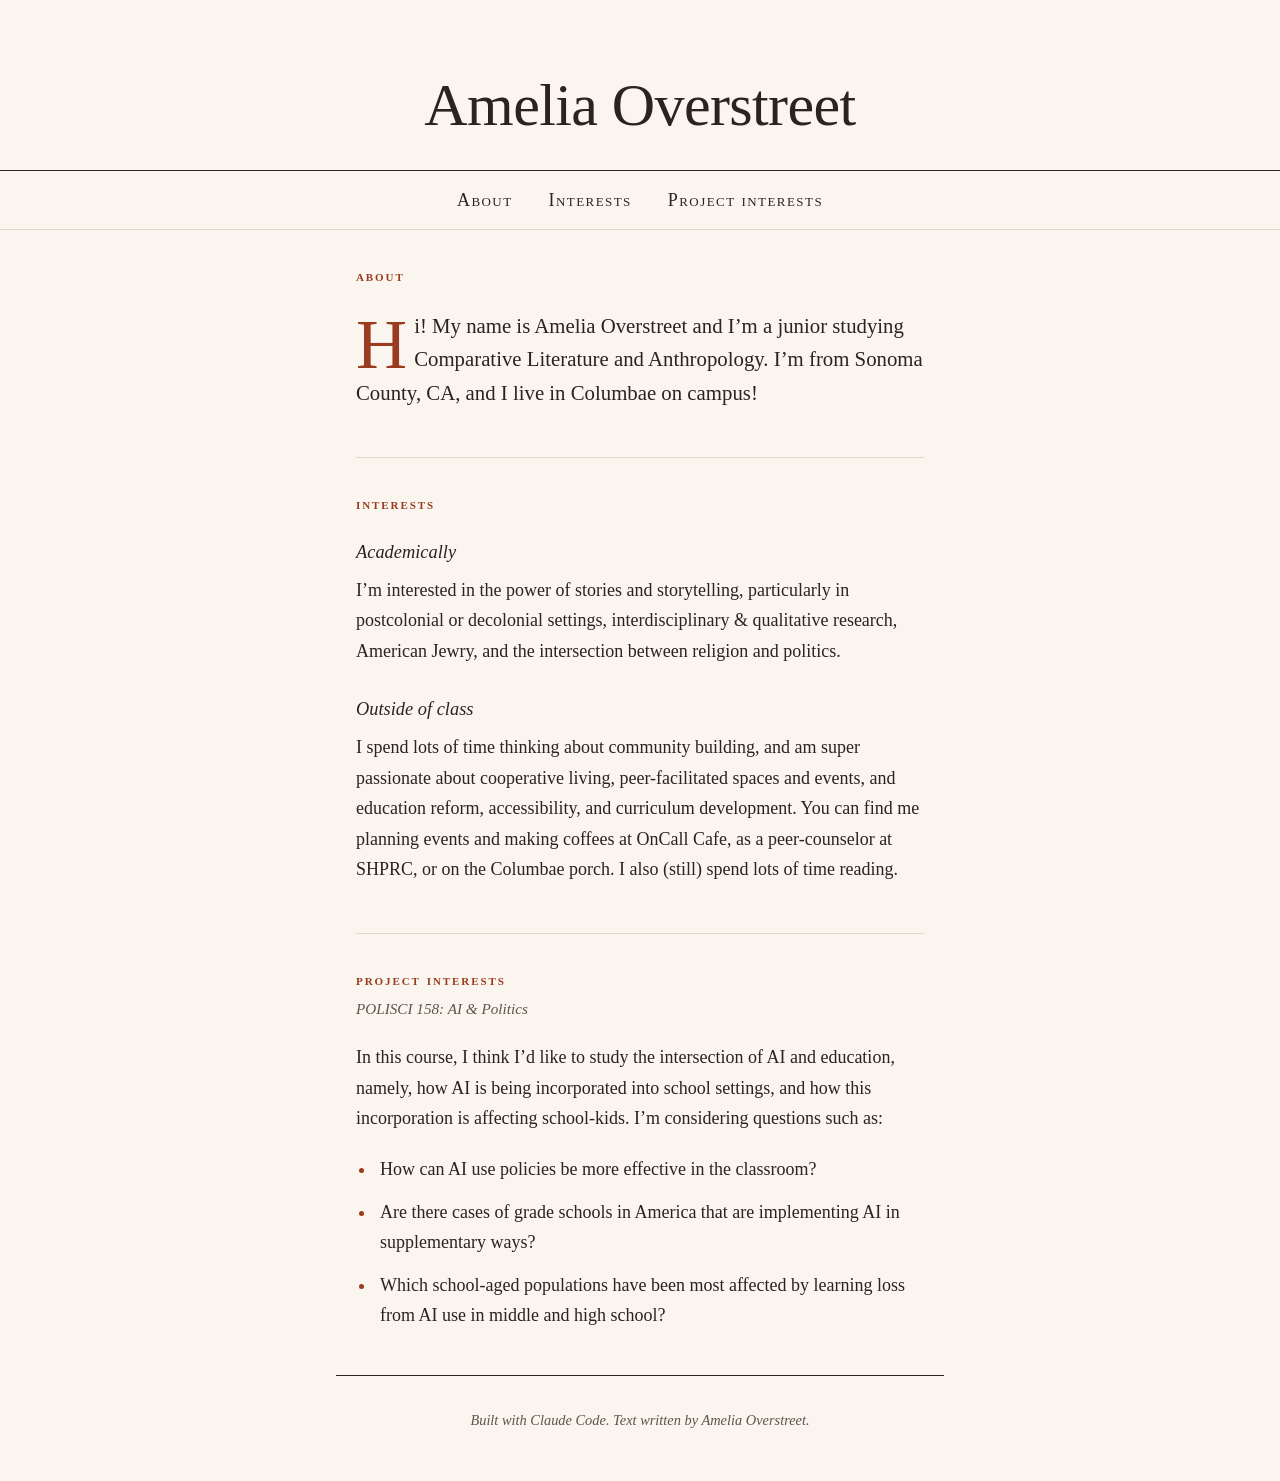
==== index.html @ db603c3d "Add version of personal site called amelia-website-2" ====
<!DOCTYPE html>
<html lang="en">
<head>
  <meta charset="utf-8">
  <meta name="viewport" content="width=device-width, initial-scale=1">
  <title>Amelia Overstreet</title>
  <meta name="description" content="Personal website of Amelia Overstreet.">
  <link rel="stylesheet" href="style.css">
</head>
<body>
  <header class="masthead">
    <h1>Amelia Overstreet</h1>
  </header>

  <nav class="site-nav" aria-label="Sections">
    <ul>
      <li><a href="#about">About</a></li>
      <li><a href="#interests">Interests</a></li>
      <li><a href="#projects">Project interests</a></li>
    </ul>
  </nav>

  <main>
    <section id="about">
      <h2>About</h2>
      <p class="lede">Hi! My name is Amelia Overstreet and I’m a junior studying Comparative Literature and Anthropology. I’m from Sonoma County, CA, and I live in Columbae on campus!</p>
    </section>

    <section id="interests">
      <h2>Interests</h2>

      <h3>Academically</h3>
      <p>I’m interested in the power of stories and storytelling, particularly in postcolonial or decolonial settings, interdisciplinary &amp; qualitative research, American Jewry, and the intersection between religion and politics.</p>

      <h3>Outside of class</h3>
      <p>I spend lots of time thinking about community building, and am super passionate about cooperative living, peer-facilitated spaces and events, and education reform, accessibility, and curriculum development. You can find me planning events and making coffees at OnCall Cafe, as a peer-counselor at SHPRC, or on the Columbae porch. I also (still) spend lots of time reading.</p>
    </section>

    <section id="projects">
      <h2>Project interests <span class="course">POLISCI 158: AI &amp; Politics</span></h2>
      <p>In this course, I think I’d like to study the intersection of AI and education, namely, how AI is being incorporated into school settings, and how this incorporation is affecting school-kids. I’m considering questions such as:</p>
      <ul class="questions">
        <li>How can AI use policies be more effective in the classroom?</li>
        <li>Are there cases of grade schools in America that are implementing AI in supplementary ways?</li>
        <li>Which school-aged populations have been most affected by learning loss from AI use in middle and high school?</li>
      </ul>
    </section>
  </main>

  <footer>
    <p>Built with Claude Code. Text written by Amelia Overstreet.</p>
  </footer>
</body>
</html>
---- style.css ----
/* Warm, editorial one-page layout */

:root {
  --paper: #faf6ef;
  --ink: #2a2420;
  --muted: #5e544b;
  --accent: #9a3b1f;
  --rule: #e2d8c9;
  --serif: Charter, "Bitstream Charter", "Iowan Old Style", "Palatino Linotype", Palatino, Georgia, Cambria, "Times New Roman", serif;
  --measure: 38rem;
}

*,
*::before,
*::after {
  box-sizing: border-box;
}

html {
  scroll-behavior: smooth;
  scroll-padding-top: 4rem; /* keep headings clear of the sticky nav */
}

body {
  margin: 0;
  background: var(--paper);
  color: var(--ink);
  font-family: var(--serif);
  font-size: 1.125rem;
  line-height: 1.7;
  -webkit-text-size-adjust: 100%;
}

/* Masthead */

.masthead {
  max-width: var(--measure);
  margin: 0 auto;
  padding: 4.5rem 1.25rem 2rem;
  text-align: center;
}

.masthead h1 {
  margin: 0;
  font-size: clamp(min(2.4rem, 13vw), 8vw, 3.75rem);
  font-weight: 400;
  line-height: 1.1;
  letter-spacing: -0.01em;
  overflow-wrap: break-word;
}

/* Navigation */

.site-nav {
  position: sticky;
  top: 0;
  z-index: 10;
  background: var(--paper);
  border-top: 1px solid var(--ink);
  border-bottom: 1px solid var(--rule);
}

.site-nav ul {
  display: flex;
  flex-wrap: wrap;
  justify-content: center;
  gap: 0 1.75rem;
  margin: 0;
  padding: 0.25rem 1rem;
  list-style: none;
}

.site-nav a {
  display: inline-block;
  padding: 0.6rem 0.25rem;
  color: var(--ink);
  font-variant: small-caps;
  letter-spacing: 0.08em;
  text-decoration: none;
}

.site-nav a:hover,
.site-nav a:focus-visible {
  color: var(--accent);
  text-decoration: underline;
  text-underline-offset: 0.25em;
}

/* Content */

main {
  max-width: var(--measure);
  margin: 0 auto;
  padding: 0 1.25rem;
}

section {
  padding: 2rem 0;
  border-bottom: 1px solid var(--rule);
}

section:last-child {
  border-bottom: 0;
}

h2 {
  margin: 0 0 1.25rem;
  color: var(--accent);
  font-size: 1rem;
  font-weight: 700;
  font-variant: small-caps;
  letter-spacing: 0.12em;
  text-transform: lowercase;
}

h2 .course {
  display: block;
  margin-top: 0.2rem;
  color: var(--muted);
  font-size: 0.95rem;
  font-style: italic;
  font-variant: normal;
  font-weight: 400;
  letter-spacing: 0;
  text-transform: none;
}

h3 {
  margin: 1.75rem 0 0.4rem;
  font-size: 1.15rem;
  font-style: italic;
  font-weight: 400;
}

h2 + h3 {
  margin-top: 0;
}

p {
  margin: 0 0 1rem;
}

.lede {
  font-size: 1.3rem;
  line-height: 1.6;
}

.lede::first-letter {
  float: left;
  margin: 0.1em 0.1em 0 0;
  color: var(--accent);
  font-size: 3.4em;
  line-height: 0.8;
}

.questions {
  margin: 1.25rem 0 0;
  padding-left: 1.25rem;
}

.questions li {
  margin-bottom: 0.75rem;
  padding-left: 0.25rem;
}

.questions li::marker {
  color: var(--accent);
}

a {
  color: var(--accent);
}

/* Footer */

footer {
  max-width: var(--measure);
  margin: 0 auto;
  padding: 2rem 1.25rem 3rem;
  border-top: 1px solid var(--ink);
  color: var(--muted);
  font-size: 0.9rem;
  font-style: italic;
  text-align: center;
}

footer p {
  margin: 0;
}

/* Small screens */

@media (max-width: 30rem) {
  body {
    font-size: 1.0625rem;
  }

  .masthead {
    padding-top: 3rem;
  }

  .site-nav ul {
    gap: 0 0.9rem;
    padding: 0.1rem 0.5rem;
  }

  .site-nav a {
    padding: 0.55rem 0.15rem;
    font-size: 1rem;
    letter-spacing: 0.03em;
  }

  section {
    padding: 1.5rem 0;
  }

  .lede {
    font-size: 1.15rem;
  }
}

/* Large text or zoom: the nav wraps, so let it scroll away
   instead of covering the page */

@media (max-width: 18em) {
  .site-nav {
    position: static;
  }

  html {
    scroll-padding-top: 1rem;
  }
}

/* Respect the system "reduce motion" setting */

@media (prefers-reduced-motion: reduce) {
  html {
    scroll-behavior: auto;
  }
}
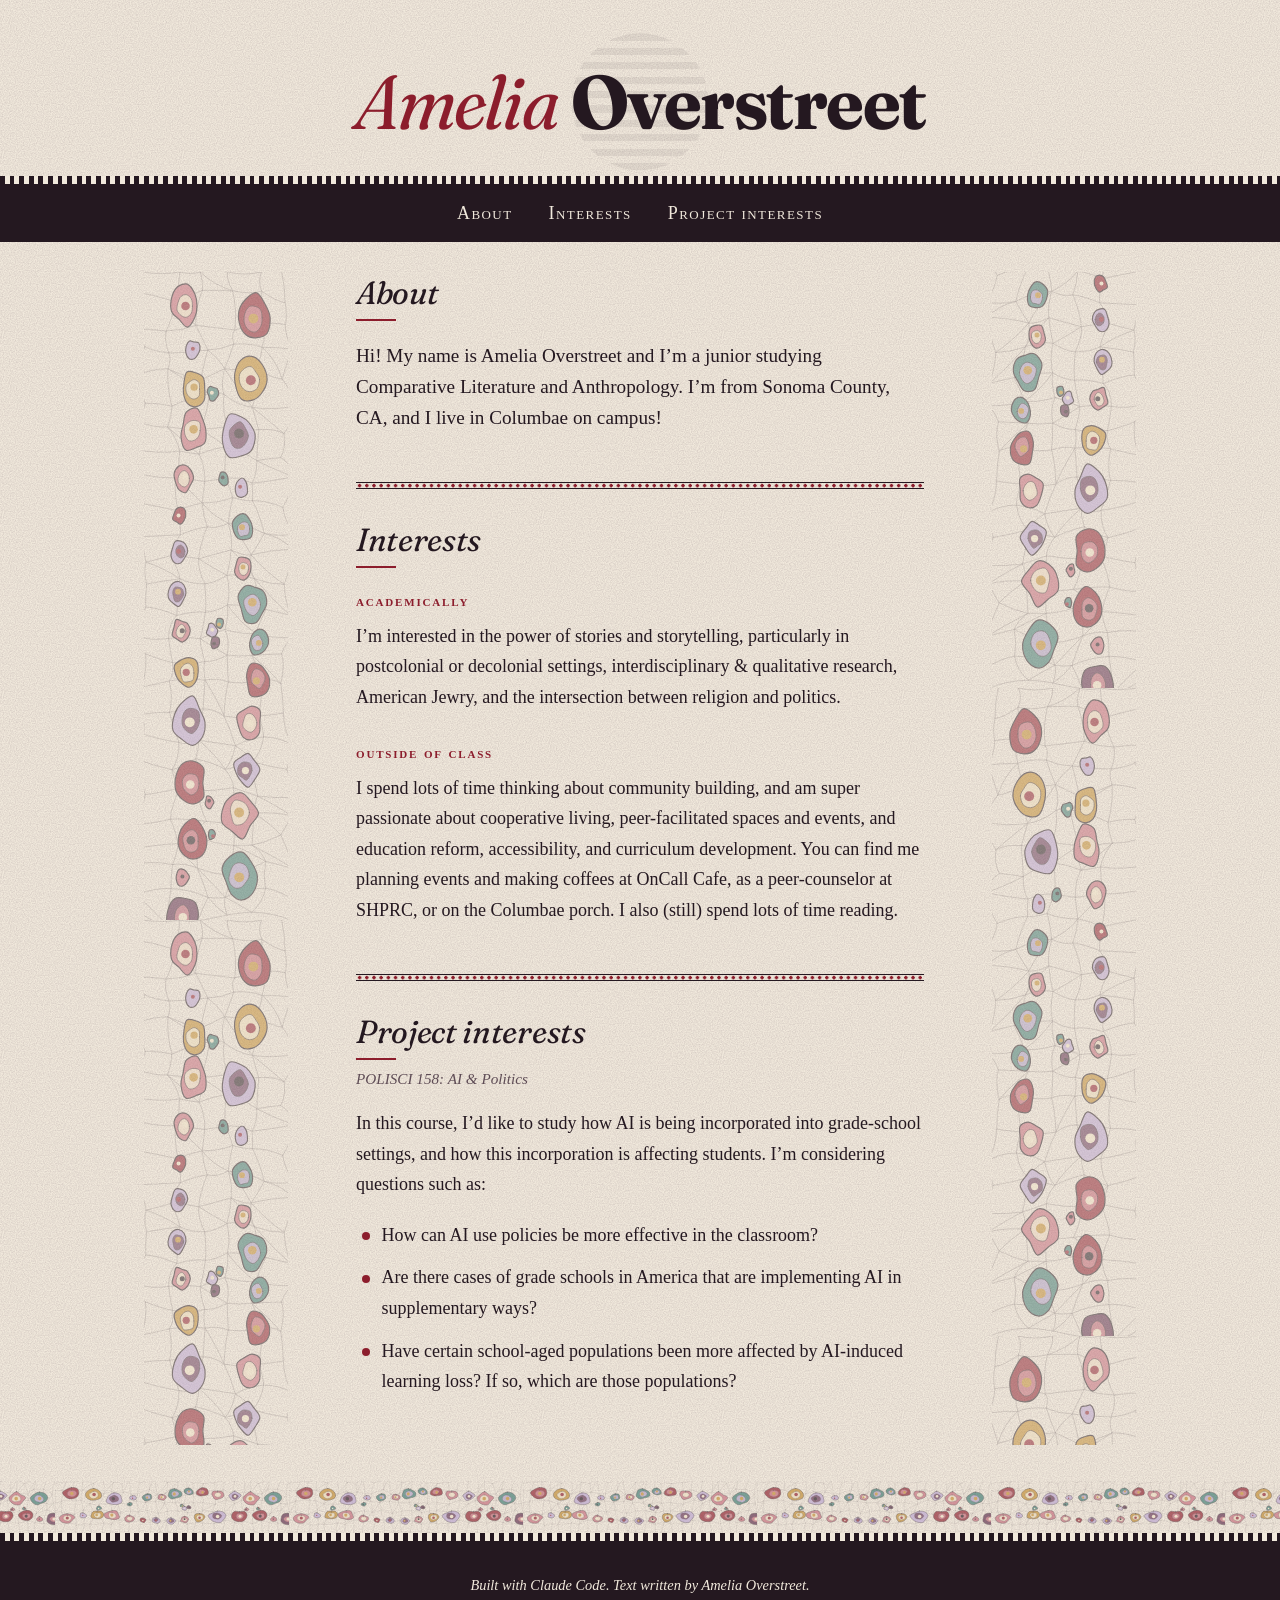
==== commit 1616725e: "Add first version of personal site." ====
--- a/index.html
+++ b/index.html
@@ -5,12 +5,21 @@
   <meta name="viewport" content="width=device-width, initial-scale=1">
   <title>Amelia Overstreet</title>
   <meta name="description" content="Personal website of Amelia Overstreet.">
+  <link rel="preconnect" href="https://fonts.googleapis.com">
+  <link rel="preconnect" href="https://fonts.gstatic.com" crossorigin>
+  <link rel="stylesheet" href="https://fonts.googleapis.com/css2?family=Fraunces:ital,opsz,wght,SOFT,WONK@0,9..144,300..900,0..100,0..1;1,9..144,300..900,0..100,0..1&display=swap">
   <link rel="stylesheet" href="style.css">
 </head>
 <body>
+  <div class="margin-art margin-art--left" aria-hidden="true"></div>
+  <div class="margin-art margin-art--right" aria-hidden="true"></div>
+
   <header class="masthead">
-    <h1>Amelia Overstreet</h1>
+    <span class="sun" aria-hidden="true"></span>
+    <h1><span class="first">Amelia</span> <span class="last">Overstreet</span></h1>
   </header>
+
+  <div class="stripes" aria-hidden="true"></div>
 
   <nav class="site-nav" aria-label="Sections">
     <ul>
@@ -22,12 +31,12 @@
 
   <main>
     <section id="about">
-      <h2>About</h2>
+      <h2><span class="tag">About</span></h2>
       <p class="lede">Hi! My name is Amelia Overstreet and I’m a junior studying Comparative Literature and Anthropology. I’m from Sonoma County, CA, and I live in Columbae on campus!</p>
     </section>
 
     <section id="interests">
-      <h2>Interests</h2>
+      <h2><span class="tag">Interests</span></h2>
 
       <h3>Academically</h3>
       <p>I’m interested in the power of stories and storytelling, particularly in postcolonial or decolonial settings, interdisciplinary &amp; qualitative research, American Jewry, and the intersection between religion and politics.</p>
@@ -37,15 +46,17 @@
     </section>
 
     <section id="projects">
-      <h2>Project interests <span class="course">POLISCI 158: AI &amp; Politics</span></h2>
-      <p>In this course, I think I’d like to study the intersection of AI and education, namely, how AI is being incorporated into school settings, and how this incorporation is affecting school-kids. I’m considering questions such as:</p>
+      <h2><span class="tag">Project interests</span> <span class="course">POLISCI 158: AI &amp; Politics</span></h2>
+      <p>In this course, I’d like to study how AI is being incorporated into grade-school settings, and how this incorporation is affecting students. I’m considering questions such as:</p>
       <ul class="questions">
         <li>How can AI use policies be more effective in the classroom?</li>
         <li>Are there cases of grade schools in America that are implementing AI in supplementary ways?</li>
-        <li>Which school-aged populations have been most affected by learning loss from AI use in middle and high school?</li>
+        <li>Have certain school-aged populations been more affected by AI-induced learning loss? If so, which are those populations?</li>
       </ul>
     </section>
   </main>
+
+  <div class="cell-band" aria-hidden="true"></div>
 
   <footer>
     <p>Built with Claude Code. Text written by Amelia Overstreet.</p>
--- a/style.css
+++ b/style.css
@@ -1,11 +1,19 @@
-/* Warm, editorial one-page layout */
+/* amelia-website-2: bone paper, aubergine ink and oxblood, with cell artwork
+   after "Nervous Excitability" — refined for a more professional finish */
 
 :root {
-  --paper: #faf6ef;
-  --ink: #2a2420;
-  --muted: #5e544b;
-  --accent: #9a3b1f;
-  --rule: #e2d8c9;
+  --paper: #f1e9dc;
+  --ink: #241820;
+  --muted: #5e4c55;
+  --oxblood: #8c1d2c;
+  --rose: #c46a7a;
+  --rose-light: #d98a98; /* for rose on ink */
+  --blush: #e8c4c0;
+  --lilac: #b9a3cf;
+  --verdigris: #3e7a72; /* decoration only: too light for text */
+  --ochre: #c08a2e;
+  --olive: #6f6a45;
+  --display: Fraunces, Georgia, "Times New Roman", serif;
   --serif: Charter, "Bitstream Charter", "Iowan Old Style", "Palatino Linotype", Palatino, Georgia, Cambria, "Times New Roman", serif;
   --measure: 38rem;
 }
@@ -22,8 +30,11 @@
 }
 
 body {
+  position: relative;
   margin: 0;
-  background: var(--paper);
+  background-color: var(--paper);
+  /* printmaking grain */
+  background-image: url("data:image/svg+xml,%3Csvg xmlns='http://www.w3.org/2000/svg' width='180' height='180'%3E%3Cfilter id='n'%3E%3CfeTurbulence type='fractalNoise' baseFrequency='0.85' numOctaves='2' stitchTiles='stitch'/%3E%3CfeColorMatrix values='0 0 0 0 0.14 0 0 0 0 0.09 0 0 0 0 0.12 0.32 0 0 0 -0.09'/%3E%3C/filter%3E%3Crect width='100%25' height='100%25' filter='url(%23n)'/%3E%3C/svg%3E");
   color: var(--ink);
   font-family: var(--serif);
   font-size: 1.125rem;
@@ -31,22 +42,89 @@
   -webkit-text-size-adjust: 100%;
 }
 
+/* Cell artwork in the side margins (wide screens only) */
+
+.margin-art {
+  display: none;
+}
+
+@media (min-width: 66rem) {
+  .margin-art {
+    display: block;
+    position: absolute;
+    top: 17rem;
+    bottom: 12rem;
+    width: 9rem;
+    background: url("cells.svg") repeat-y top center / 100% auto;
+    opacity: 0.5;
+    pointer-events: none;
+  }
+
+  .margin-art--left {
+    left: calc(50% - var(--measure) / 2 - 12rem);
+  }
+
+  .margin-art--right {
+    right: calc(50% - var(--measure) / 2 - 12rem);
+    background-position: center 26rem;
+    transform: scaleX(-1);
+  }
+}
+
 /* Masthead */
 
 .masthead {
-  max-width: var(--measure);
+  position: relative;
+  max-width: 44rem;
   margin: 0 auto;
-  padding: 4.5rem 1.25rem 2rem;
+  padding: 4rem 1.25rem 2.25rem;
   text-align: center;
+  overflow: hidden;
+}
+
+/* op-art striped sun behind the name */
+.sun {
+  position: absolute;
+  top: calc(50% + var(--sun-offset, 0.875rem)); /* centered on the name, not the padding */
+  left: 50%;
+  height: 78%; /* scales with the masthead so it never gets clipped */
+  aspect-ratio: 1;
+  border-radius: 50%;
+  background: repeating-linear-gradient(
+    to bottom,
+    var(--ink) 0 0.45rem,
+    transparent 0.45rem 0.9rem
+  );
+  opacity: 0.07;
+  transform: translate(-50%, -50%);
 }
 
 .masthead h1 {
+  position: relative;
   margin: 0;
-  font-size: clamp(min(2.4rem, 13vw), 8vw, 3.75rem);
+  font-family: var(--display);
+  font-size: clamp(min(2.4rem, 13vw), 10vw, 4.75rem);
+  font-weight: 700;
+  font-variation-settings: "SOFT" 30, "WONK" 0;
+  line-height: 1;
+  letter-spacing: -0.02em;
+  overflow-wrap: break-word;
+}
+
+.masthead .first {
+  color: var(--oxblood);
+  font-style: italic;
   font-weight: 400;
-  line-height: 1.1;
-  letter-spacing: -0.01em;
-  overflow-wrap: break-word;
+}
+
+/* fine ink-and-paper stripe trim */
+.stripes {
+  height: 0.5rem;
+  background: repeating-linear-gradient(
+    90deg,
+    var(--ink) 0 0.3rem,
+    var(--paper) 0.3rem 0.6rem
+  );
 }
 
 /* Navigation */
@@ -55,9 +133,7 @@
   position: sticky;
   top: 0;
   z-index: 10;
-  background: var(--paper);
-  border-top: 1px solid var(--ink);
-  border-bottom: 1px solid var(--rule);
+  background: var(--ink);
 }
 
 .site-nav ul {
@@ -73,7 +149,7 @@
 .site-nav a {
   display: inline-block;
   padding: 0.6rem 0.25rem;
-  color: var(--ink);
+  color: var(--paper);
   font-variant: small-caps;
   letter-spacing: 0.08em;
   text-decoration: none;
@@ -81,14 +157,21 @@
 
 .site-nav a:hover,
 .site-nav a:focus-visible {
-  color: var(--accent);
+  color: var(--rose-light);
   text-decoration: underline;
-  text-underline-offset: 0.25em;
+  text-decoration-thickness: 1px;
+  text-underline-offset: 0.3em;
+}
+
+.site-nav a:focus-visible {
+  outline: 2px solid var(--lilac);
+  outline-offset: 2px;
 }
 
 /* Content */
 
 main {
+  position: relative;
   max-width: var(--measure);
   margin: 0 auto;
   padding: 0 1.25rem;
@@ -96,42 +179,67 @@
 
 section {
   padding: 2rem 0;
-  border-bottom: 1px solid var(--rule);
-}
-
-section:last-child {
-  border-bottom: 0;
-}
+}
+
+/* one consistent divider: a fine row of oxblood dots between hairlines */
+section + section::before {
+  content: "";
+  display: block;
+  height: 0.45rem;
+  margin: -2rem 0 2rem;
+  border-block: 1px solid var(--ink);
+  background-image: radial-gradient(var(--oxblood) 30%, transparent 34%);
+  background-size: 0.45rem 0.45rem;
+  background-position: 0 center;
+}
+
+/* Section headings: italic display type with a short oxblood rule */
 
 h2 {
   margin: 0 0 1.25rem;
-  color: var(--accent);
-  font-size: 1rem;
+  font-weight: 400;
+  line-height: 1.2;
+  isolation: isolate;
+}
+
+.tag {
+  position: relative;
+  display: inline-block;
+  font-family: var(--display);
+  font-size: 2rem;
+  font-style: italic;
+  font-weight: 400;
+  font-variation-settings: "SOFT" 30, "WONK" 0;
+  letter-spacing: -0.01em;
+}
+
+.tag::after {
+  content: "";
+  display: block;
+  width: 2.5rem;
+  height: 2px;
+  margin-top: 0.45rem;
+  background: var(--oxblood);
+}
+
+h2 .course {
+  display: block;
+  margin-top: 0.6rem;
+  color: var(--muted);
+  font-size: 0.95rem;
+  font-style: italic;
+}
+
+h3 {
+  margin: 1.75rem 0 0.4rem;
+  color: var(--oxblood);
+  font-size: 0.95rem;
   font-weight: 700;
   font-variant: small-caps;
   letter-spacing: 0.12em;
   text-transform: lowercase;
 }
 
-h2 .course {
-  display: block;
-  margin-top: 0.2rem;
-  color: var(--muted);
-  font-size: 0.95rem;
-  font-style: italic;
-  font-variant: normal;
-  font-weight: 400;
-  letter-spacing: 0;
-  text-transform: none;
-}
-
-h3 {
-  margin: 1.75rem 0 0.4rem;
-  font-size: 1.15rem;
-  font-style: italic;
-  font-weight: 400;
-}
-
 h2 + h3 {
   margin-top: 0;
 }
@@ -141,51 +249,72 @@
 }
 
 .lede {
-  font-size: 1.3rem;
+  font-size: 1.2rem;
   line-height: 1.6;
 }
 
-.lede::first-letter {
-  float: left;
-  margin: 0.1em 0.1em 0 0;
-  color: var(--accent);
-  font-size: 3.4em;
-  line-height: 0.8;
-}
-
+/* questions marked with matching small oxblood dots */
 .questions {
   margin: 1.25rem 0 0;
-  padding-left: 1.25rem;
+  padding: 0;
+  list-style: none;
 }
 
 .questions li {
+  position: relative;
   margin-bottom: 0.75rem;
-  padding-left: 0.25rem;
-}
-
-.questions li::marker {
-  color: var(--accent);
+  padding-left: 1.6rem;
+}
+
+.questions li::before {
+  content: "";
+  position: absolute;
+  top: 0.68em;
+  left: 0.35rem;
+  width: 0.5rem;
+  height: 0.5rem;
+  border-radius: 50%;
+  background: var(--oxblood);
 }
 
 a {
-  color: var(--accent);
+  color: var(--oxblood);
+}
+
+/* Cell artwork band above the footer */
+
+.cell-band {
+  height: 3.25rem;
+  margin-top: 2.5rem;
+  background: url("cells-row.svg") repeat-x center / auto 100%;
+  opacity: 0.65;
 }
 
 /* Footer */
 
 footer {
-  max-width: var(--measure);
-  margin: 0 auto;
-  padding: 2rem 1.25rem 3rem;
-  border-top: 1px solid var(--ink);
-  color: var(--muted);
+  background: var(--ink);
+  color: var(--paper);
   font-size: 0.9rem;
   font-style: italic;
   text-align: center;
 }
 
+footer::before {
+  content: "";
+  display: block;
+  height: 0.5rem;
+  background: repeating-linear-gradient(
+    90deg,
+    var(--ink) 0 0.3rem,
+    var(--paper) 0.3rem 0.6rem
+  );
+}
+
 footer p {
-  margin: 0;
+  max-width: var(--measure);
+  margin: 0 auto;
+  padding: 2rem 1.25rem 2.5rem;
 }
 
 /* Small screens */
@@ -197,6 +326,10 @@
 
   .masthead {
     padding-top: 3rem;
+  }
+
+  .sun {
+    --sun-offset: 0.375rem;
   }
 
   .site-nav ul {
@@ -214,8 +347,20 @@
     padding: 1.5rem 0;
   }
 
+  section + section::before {
+    margin: -1.5rem 0 1.5rem;
+  }
+
+  .tag {
+    font-size: 1.75rem;
+  }
+
   .lede {
     font-size: 1.15rem;
+  }
+
+  .cell-band {
+    height: 2.75rem;
   }
 }
 
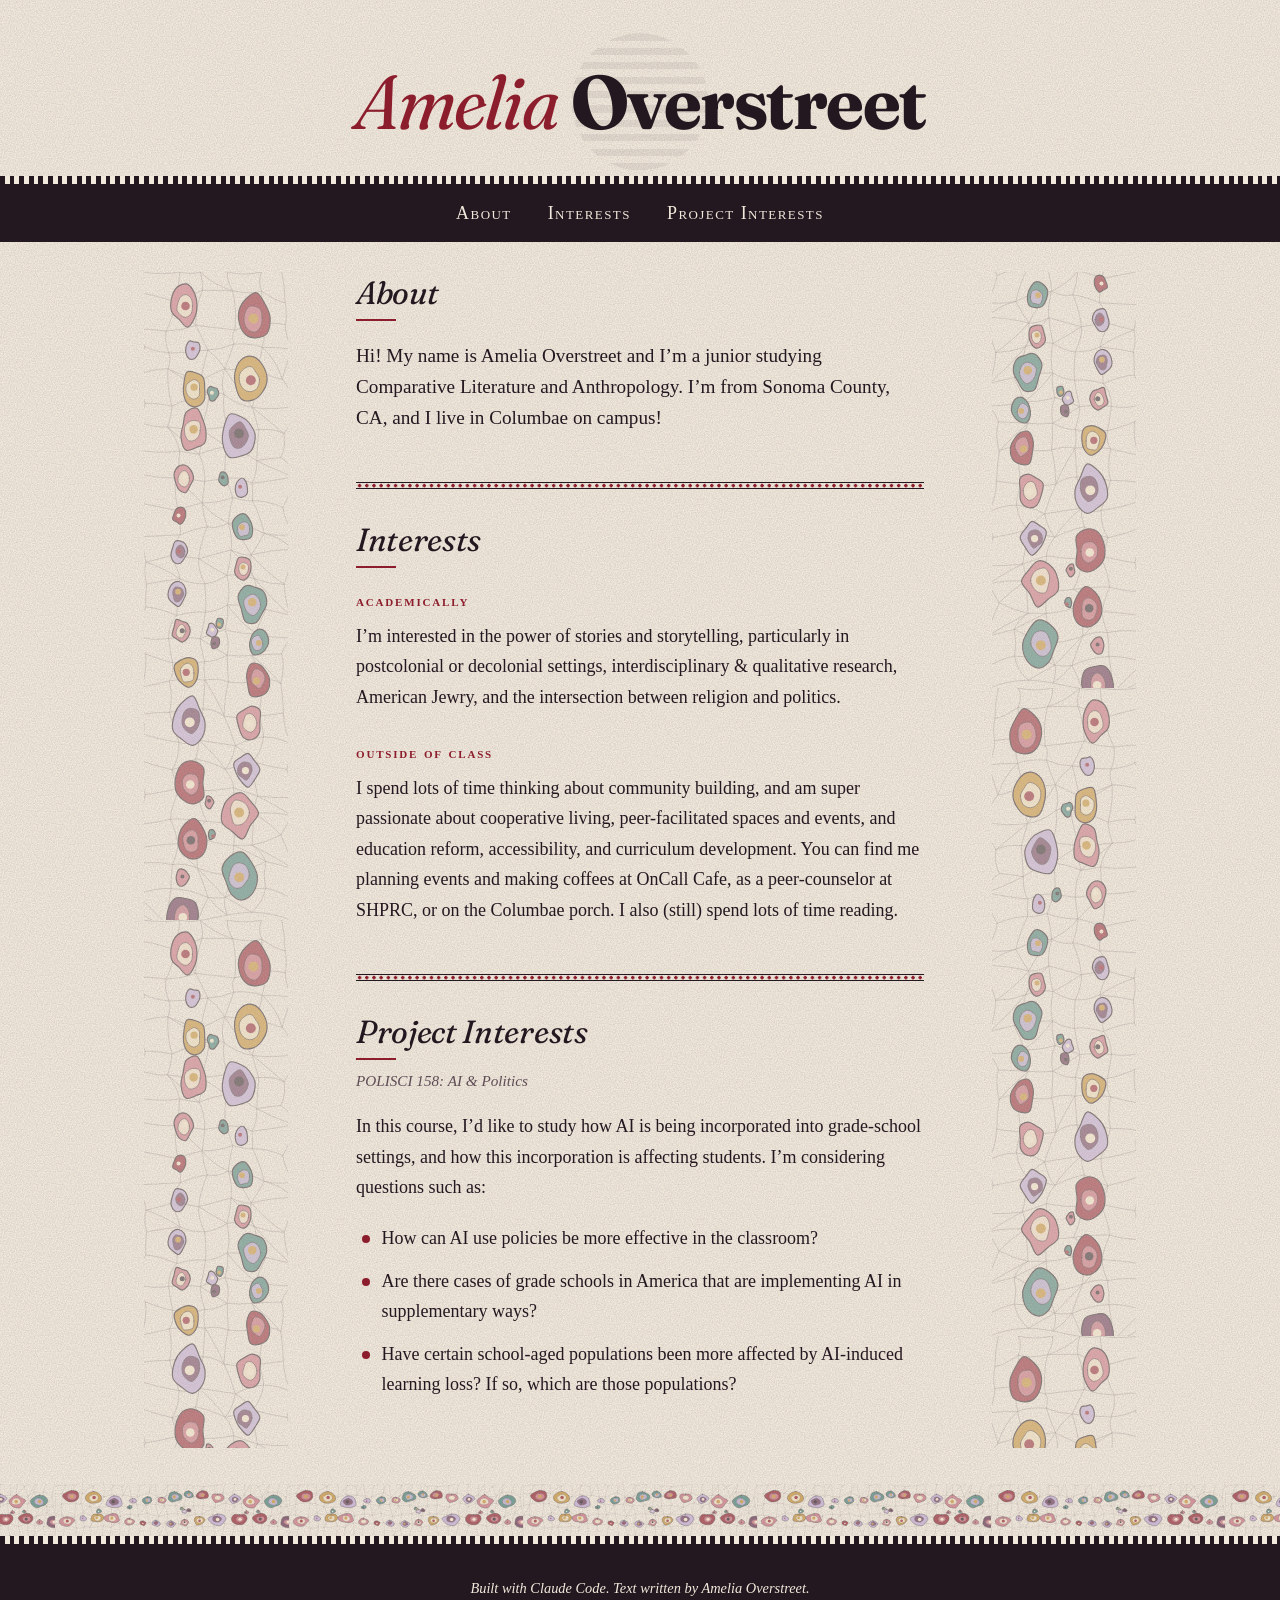
==== commit 5af3b881: "game" ====
--- a/index.html
+++ b/index.html
@@ -25,17 +25,17 @@
     <ul>
       <li><a href="#about">About</a></li>
       <li><a href="#interests">Interests</a></li>
-      <li><a href="#projects">Project interests</a></li>
+      <li><a href="#projects">Project Interests</a></li>
     </ul>
   </nav>
 
   <main>
-    <section id="about">
+    <section id="about" tabindex="-1">
       <h2><span class="tag">About</span></h2>
       <p class="lede">Hi! My name is Amelia Overstreet and I’m a junior studying Comparative Literature and Anthropology. I’m from Sonoma County, CA, and I live in Columbae on campus!</p>
     </section>
 
-    <section id="interests">
+    <section id="interests" tabindex="-1">
       <h2><span class="tag">Interests</span></h2>
 
       <h3>Academically</h3>
@@ -45,8 +45,9 @@
       <p>I spend lots of time thinking about community building, and am super passionate about cooperative living, peer-facilitated spaces and events, and education reform, accessibility, and curriculum development. You can find me planning events and making coffees at OnCall Cafe, as a peer-counselor at SHPRC, or on the Columbae porch. I also (still) spend lots of time reading.</p>
     </section>
 
-    <section id="projects">
-      <h2><span class="tag">Project interests</span> <span class="course">POLISCI 158: AI &amp; Politics</span></h2>
+    <section id="projects" tabindex="-1">
+      <h2><span class="tag">Project Interests</span></h2>
+      <p class="course">POLISCI 158: AI &amp; Politics</p>
       <p>In this course, I’d like to study how AI is being incorporated into grade-school settings, and how this incorporation is affecting students. I’m considering questions such as:</p>
       <ul class="questions">
         <li>How can AI use policies be more effective in the classroom?</li>
--- a/style.css
+++ b/style.css
@@ -181,6 +181,12 @@
   padding: 2rem 0;
 }
 
+/* sections take focus when reached from the nav (so screen readers announce
+   them); they aren't interactive, so no focus ring around the whole section */
+section:focus {
+  outline: none;
+}
+
 /* one consistent divider: a fine row of oxblood dots between hairlines */
 section + section::before {
   content: "";
@@ -222,12 +228,12 @@
   background: var(--oxblood);
 }
 
-h2 .course {
-  display: block;
-  margin-top: 0.6rem;
+.course {
+  margin: -0.65rem 0 1.25rem; /* sits just under its heading */
   color: var(--muted);
   font-size: 0.95rem;
   font-style: italic;
+  line-height: 1.4;
 }
 
 h3 {
